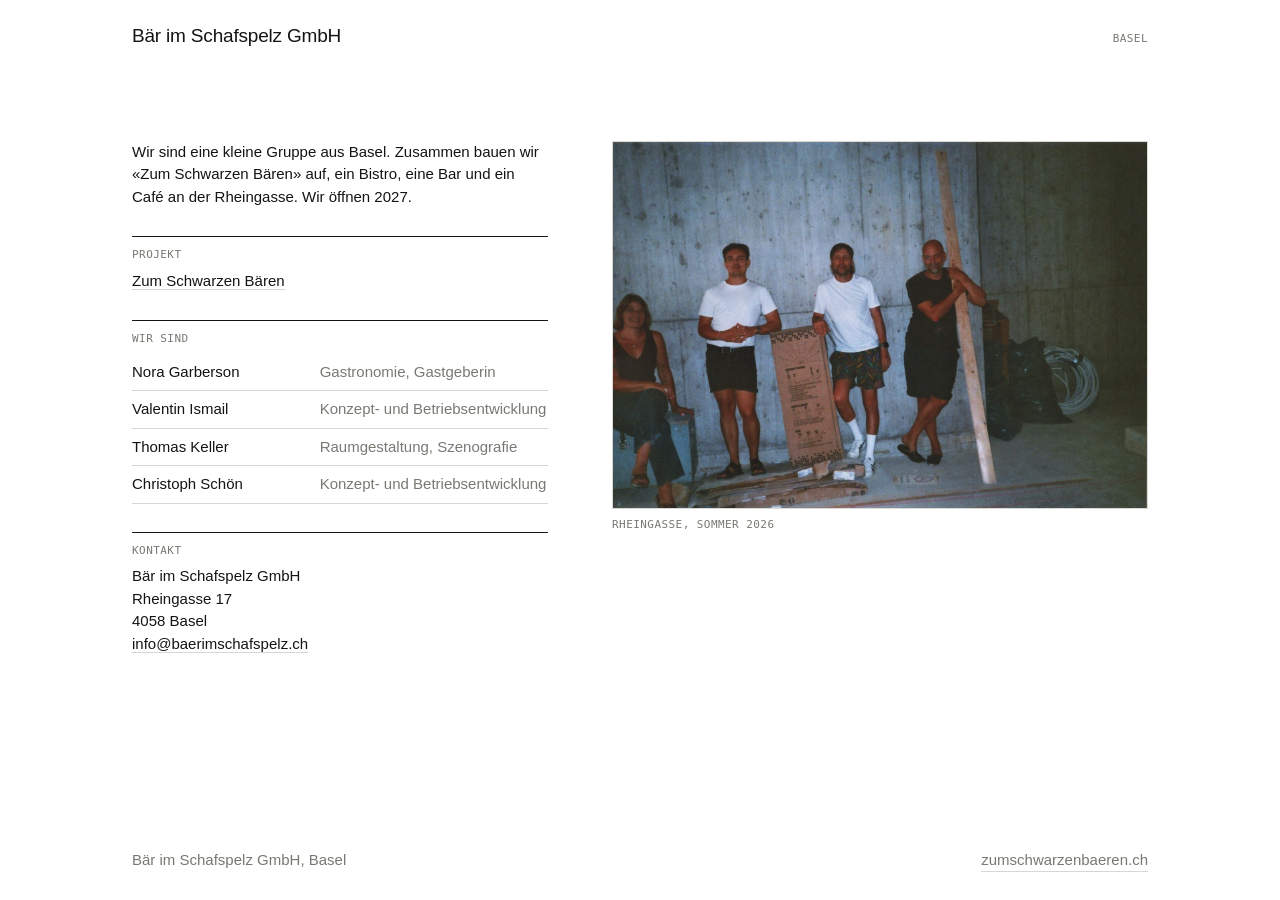
==== firma/index.html @ 9e630b91 "Hauptadresse mit www Co-Authored-By: Claude Opus 5.5 <noreply@anthropic.com> Claude-Session: https:/" ====
<!doctype html>
<html lang="de-CH">
<head>
<meta charset="utf-8">
<meta name="viewport" content="width=device-width, initial-scale=1">
<title>Bär im Schafspelz GmbH</title>
<meta name="description" content="Bär im Schafspelz GmbH, Basel. Betreiberin von Zum Schwarzen Bären an der Rheingasse.">
<link rel="icon" href="/favicon.svg" type="image/svg+xml">
<style>
  /* Schriften liegen im Ordner schrift/ der Bären-Seite */
  @font-face { font-family: "Hanken Grotesk"; font-weight: 400; font-display: swap;
    src: url("/schrift/hanken-grotesk-latin-400-normal.woff2") format("woff2"); }
  @font-face { font-family: "Hanken Grotesk"; font-weight: 500; font-display: swap;
    src: url("/schrift/hanken-grotesk-latin-500-normal.woff2") format("woff2"); }
  @font-face { font-family: "IBM Plex Mono"; font-weight: 400; font-display: swap;
    src: url("/schrift/ibm-plex-mono-latin-400-normal.woff2") format("woff2"); }

  :root {
    color-scheme: light;
    --papier: #ffffff;
    --tinte: #141414;
    --grau: #7a7872;
    --linie: #d9d7d2;
    --rand: clamp(16px, 3vw, 36px);
  }
  * { box-sizing: border-box; }
  html, body { background: var(--papier); color: var(--tinte); }
  body {
    margin: 0;
    font-family: "Hanken Grotesk", "Helvetica Neue", Arial, sans-serif;
    font-size: 15px;
    line-height: 1.5;
    -webkit-font-smoothing: antialiased;
  }
  a { color: inherit; text-decoration: none; border-bottom: 1px solid var(--linie); }
  a:hover { border-color: var(--tinte); }
  .mono {
    font-family: "IBM Plex Mono", ui-monospace, Menlo, monospace;
    font-size: 11px;
    letter-spacing: 0.04em;
    text-transform: uppercase;
    color: var(--grau);
  }

  .seite {
    max-width: 68rem;
    margin: 0 auto;
    padding: 22px var(--rand) 28px;
    min-height: 100vh;
    display: flex;
    flex-direction: column;
  }
  header {
    display: flex;
    justify-content: space-between;
    align-items: baseline;
    gap: 16px;
    flex-wrap: wrap;
  }
  .name { font-size: 19px; font-weight: 500; letter-spacing: -0.01em; margin: 0; }

  main {
    flex: 1;
    display: grid;
    grid-template-columns: minmax(0, 26rem) minmax(0, 1fr);
    gap: clamp(28px, 5vw, 80px);
    align-items: start;
    padding-block: clamp(48px, 10vh, 120px) 60px;
  }
  .text p { margin: 0 0 1em; max-width: 52ch; }

  .block { margin-top: 28px; border-top: 1px solid var(--tinte); padding-top: 10px; }
  .block h2 { margin: 0 0 6px; font-weight: 400; }
  .block p { margin: 0; }
  .zeile {
    display: grid;
    grid-template-columns: minmax(0, 1fr) minmax(0, 1.3fr);
    gap: 12px;
    padding: 7px 0;
    border-bottom: 1px solid var(--linie);
  }
  .zeile span:first-child { font-weight: 500; }
  .zeile span:last-child { color: var(--grau); }

  figure { margin: 0; }
  figure img {
    display: block;
    width: 100%;
    height: auto;
    outline: 1px solid var(--linie);
    outline-offset: -1px;
  }
  figcaption { margin-top: 8px; }

  footer {
    display: flex;
    justify-content: space-between;
    gap: 16px;
    flex-wrap: wrap;
    color: var(--grau);
  }

  @media (max-width: 720px) {
    main { grid-template-columns: 1fr; padding-top: 40px; }
    figure { order: -1; }
  }
</style>
</head>
<body>
<div class="seite">

  <header>
    <h1 class="name">Bär im Schafspelz GmbH</h1>
    <span class="mono">Basel</span>
  </header>

  <main>
    <div class="text">
      <p>Wir sind eine kleine Gruppe aus Basel. Zusammen bauen wir «Zum Schwarzen Bären» auf, ein Bistro, eine Bar und ein Café an der Rheingasse. Wir öffnen 2027.</p>

      <div class="block">
        <h2 class="mono">Projekt</h2>
        <p><a href="https://www.zumschwarzenbaeren.ch">Zum Schwarzen Bären</a></p>
      </div>

      <div class="block">
        <h2 class="mono">Wir sind</h2>
        <div class="zeile"><span>Nora Garberson</span><span>Gastronomie, Gastgeberin</span></div>
        <div class="zeile"><span>Valentin Ismail</span><span>Konzept- und Betriebsentwicklung</span></div>
        <div class="zeile"><span>Thomas Keller</span><span>Raumgestaltung, Szenografie</span></div>
        <div class="zeile"><span>Christoph Schön</span><span>Konzept- und Betriebsentwicklung</span></div>
      </div>

      <div class="block">
        <h2 class="mono">Kontakt</h2>
        <p>Bär im Schafspelz GmbH<br>
        Rheingasse 17<br>
        4058 Basel<br>
        <a href="mailto:info@baerimschafspelz.ch">info@baerimschafspelz.ch</a></p>
      </div>
    </div>

    <figure>
      <img src="/bilder/prozess/01.jpg" alt="Das Team im Rohbau an der Rheingasse" width="1600" height="1099">
      <figcaption class="mono">Rheingasse, Sommer 2026</figcaption>
    </figure>
  </main>

  <footer>
    <span>Bär im Schafspelz GmbH, Basel</span>
    <a href="https://www.zumschwarzenbaeren.ch">zumschwarzenbaeren.ch</a>
  </footer>

</div>
</body>
</html>
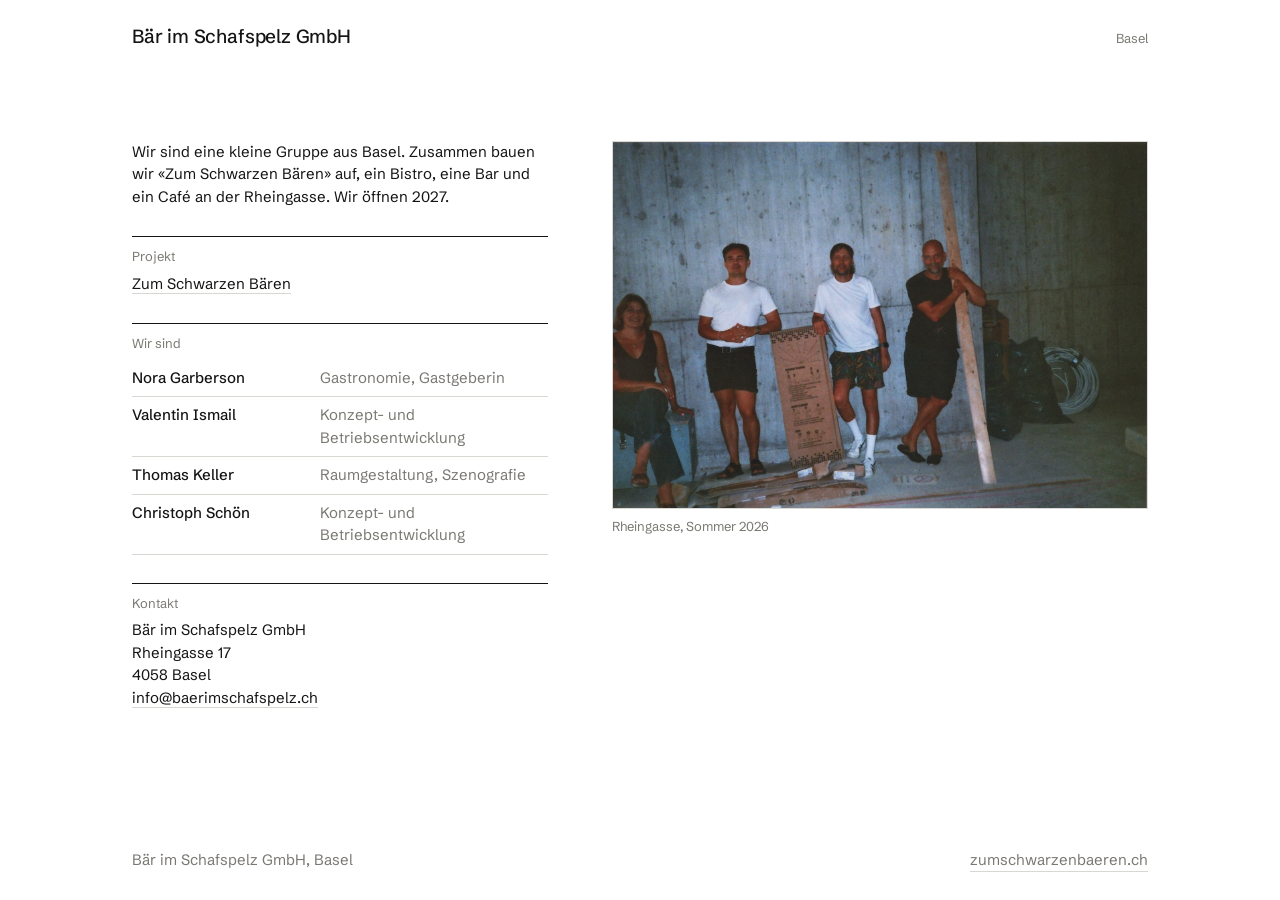
==== commit 069100ad: "Schrift: Schibsted Grotesk statt Hanken Grotesk und IBM Plex Mono Co-Authored-By: Claude Opus 5.5 <n" ====
--- a/firma/index.html
+++ b/firma/index.html
@@ -8,12 +8,10 @@
 <link rel="icon" href="/favicon.svg" type="image/svg+xml">
 <style>
   /* Schriften liegen im Ordner schrift/ der Bären-Seite */
-  @font-face { font-family: "Hanken Grotesk"; font-weight: 400; font-display: swap;
-    src: url("/schrift/hanken-grotesk-latin-400-normal.woff2") format("woff2"); }
-  @font-face { font-family: "Hanken Grotesk"; font-weight: 500; font-display: swap;
-    src: url("/schrift/hanken-grotesk-latin-500-normal.woff2") format("woff2"); }
-  @font-face { font-family: "IBM Plex Mono"; font-weight: 400; font-display: swap;
-    src: url("/schrift/ibm-plex-mono-latin-400-normal.woff2") format("woff2"); }
+  @font-face { font-family: "Schibsted Grotesk"; font-weight: 400; font-display: swap;
+    src: url("/schrift/schibsted-grotesk-latin-400-normal.woff2") format("woff2"); }
+  @font-face { font-family: "Schibsted Grotesk"; font-weight: 500; font-display: swap;
+    src: url("/schrift/schibsted-grotesk-latin-500-normal.woff2") format("woff2"); }
 
   :root {
     color-scheme: light;
@@ -27,7 +25,7 @@
   html, body { background: var(--papier); color: var(--tinte); }
   body {
     margin: 0;
-    font-family: "Hanken Grotesk", "Helvetica Neue", Arial, sans-serif;
+    font-family: "Schibsted Grotesk", "Helvetica Neue", Arial, sans-serif;
     font-size: 15px;
     line-height: 1.5;
     -webkit-font-smoothing: antialiased;
@@ -35,10 +33,7 @@
   a { color: inherit; text-decoration: none; border-bottom: 1px solid var(--linie); }
   a:hover { border-color: var(--tinte); }
   .mono {
-    font-family: "IBM Plex Mono", ui-monospace, Menlo, monospace;
-    font-size: 11px;
-    letter-spacing: 0.04em;
-    text-transform: uppercase;
+    font-size: 13px;
     color: var(--grau);
   }
 
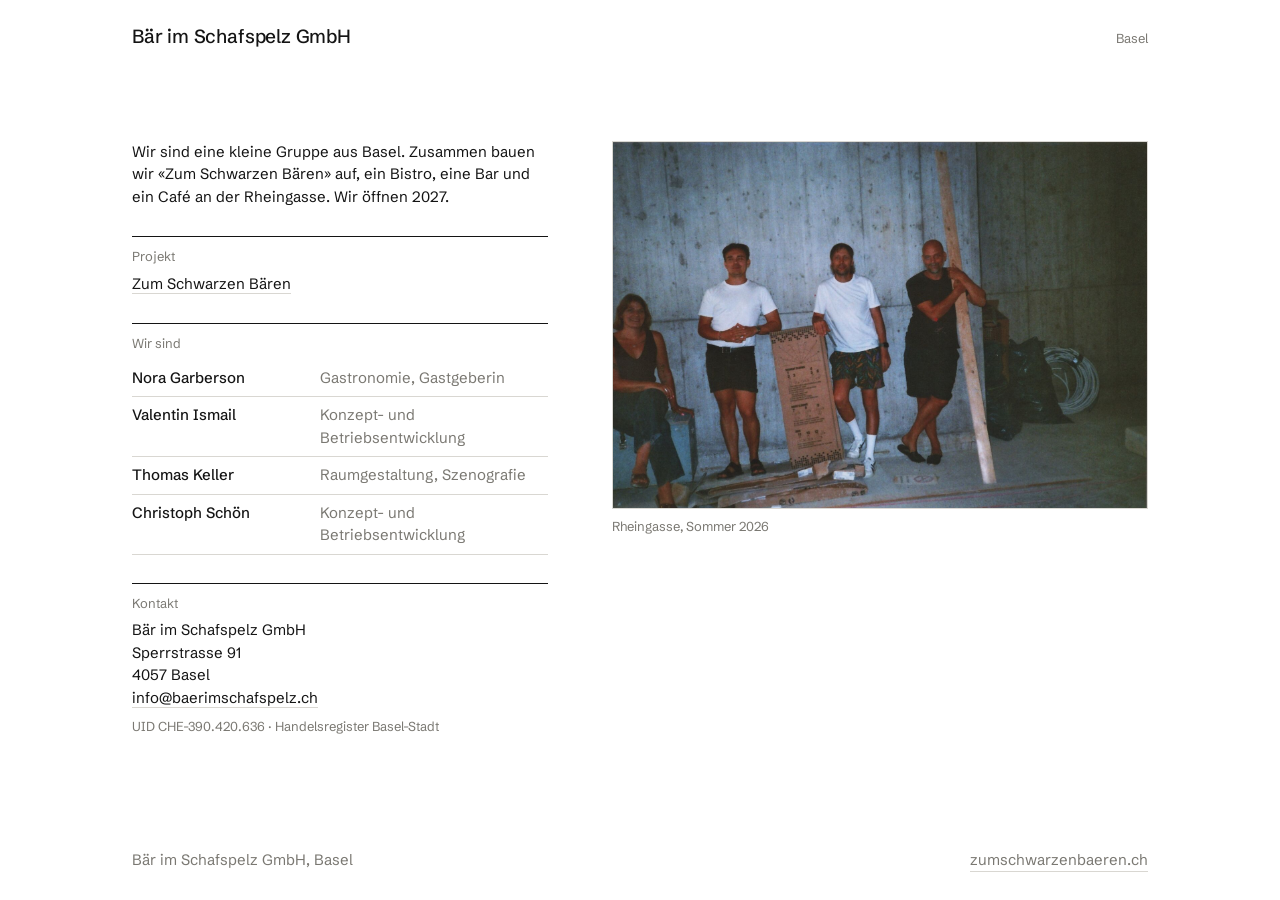
==== commit da9127b6: "Impressum & Datenschutz, Firmenadresse und UID Co-Authored-By: Claude Opus 5.5 <noreply@anthropic.co" ====
--- a/firma/index.html
+++ b/firma/index.html
@@ -129,9 +129,10 @@
       <div class="block">
         <h2 class="mono">Kontakt</h2>
         <p>Bär im Schafspelz GmbH<br>
-        Rheingasse 17<br>
-        4058 Basel<br>
+        Sperrstrasse 91<br>
+        4057 Basel<br>
         <a href="mailto:info@baerimschafspelz.ch">info@baerimschafspelz.ch</a></p>
+        <p class="mono" style="margin-top:8px">UID CHE-390.420.636 · Handelsregister Basel-Stadt</p>
       </div>
     </div>
 
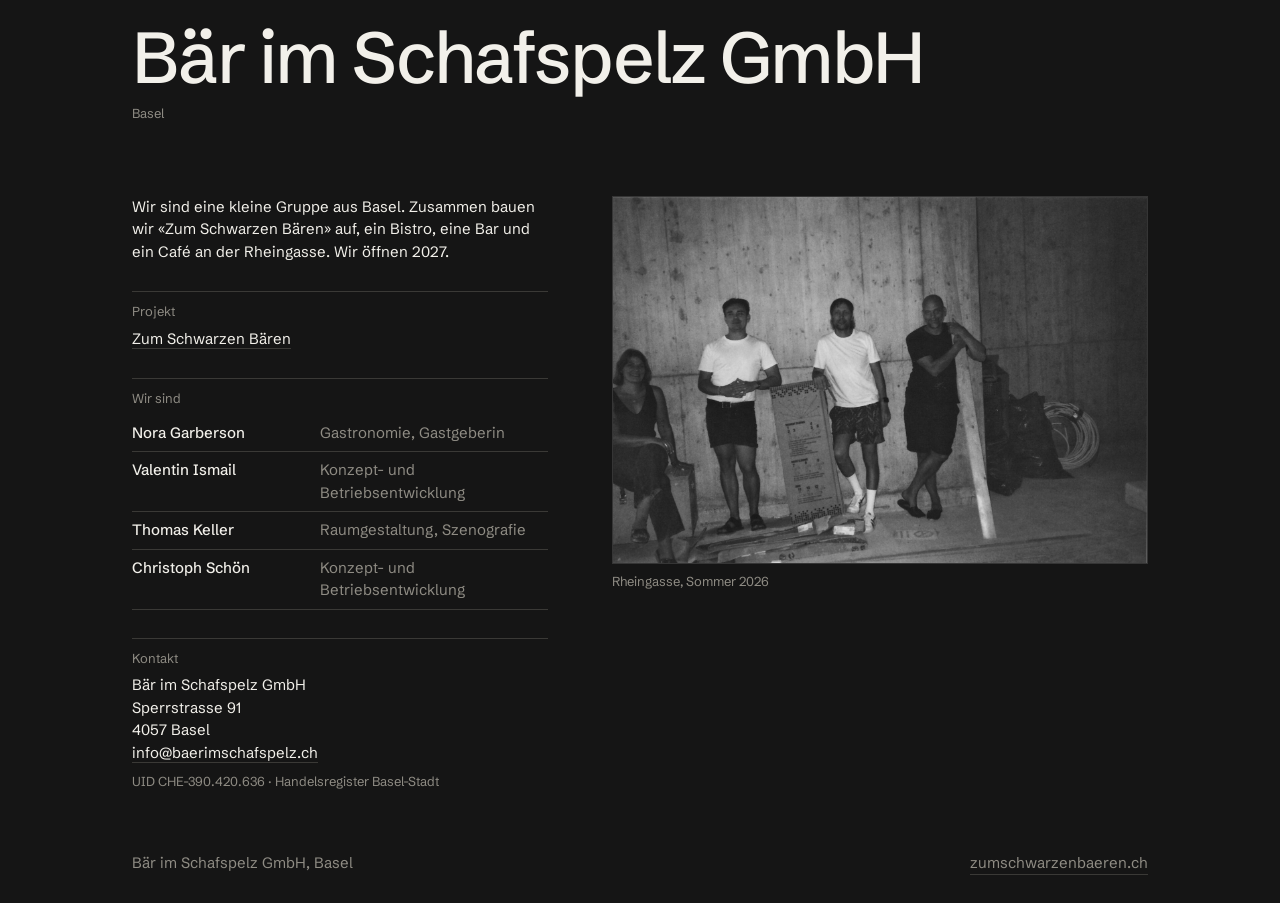
==== commit 3157750c: "Firmenseite: dunkle Gestaltung Co-Authored-By: Claude Opus 5.5 <noreply@anthropic.com> Claude-Sessio" ====
--- a/firma/index.html
+++ b/firma/index.html
@@ -3,6 +3,7 @@
 <head>
 <meta charset="utf-8">
 <meta name="viewport" content="width=device-width, initial-scale=1">
+<meta name="theme-color" content="#151515">
 <title>Bär im Schafspelz GmbH</title>
 <meta name="description" content="Bär im Schafspelz GmbH, Basel. Betreiberin von Zum Schwarzen Bären an der Rheingasse.">
 <link rel="icon" href="/favicon.svg" type="image/svg+xml">
@@ -13,12 +14,13 @@
   @font-face { font-family: "Schibsted Grotesk"; font-weight: 500; font-display: swap;
     src: url("/schrift/schibsted-grotesk-latin-500-normal.woff2") format("woff2"); }
 
+  /* Firma: dunkel, damit sie sich vom hellen Bären abhebt */
   :root {
-    color-scheme: light;
-    --papier: #ffffff;
-    --tinte: #141414;
-    --grau: #7a7872;
-    --linie: #d9d7d2;
+    color-scheme: dark;
+    --papier: #151515;
+    --tinte: #f2f0ea;
+    --grau: #8f8c84;
+    --linie: #3a3936;
     --rand: clamp(16px, 3vw, 36px);
   }
   * { box-sizing: border-box; }
@@ -47,12 +49,10 @@
   }
   header {
     display: flex;
-    justify-content: space-between;
-    align-items: baseline;
-    gap: 16px;
-    flex-wrap: wrap;
+    flex-direction: column;
+    gap: 10px;
   }
-  .name { font-size: 19px; font-weight: 500; letter-spacing: -0.01em; margin: 0; }
+  .name { font-size: clamp(34px, 6vw, 72px); font-weight: 500; letter-spacing: -0.03em; line-height: 1; margin: 0; }
 
   main {
     flex: 1;
@@ -60,11 +60,11 @@
     grid-template-columns: minmax(0, 26rem) minmax(0, 1fr);
     gap: clamp(28px, 5vw, 80px);
     align-items: start;
-    padding-block: clamp(48px, 10vh, 120px) 60px;
+    padding-block: clamp(40px, 8vh, 90px) 60px;
   }
   .text p { margin: 0 0 1em; max-width: 52ch; }
 
-  .block { margin-top: 28px; border-top: 1px solid var(--tinte); padding-top: 10px; }
+  .block { margin-top: 28px; border-top: 1px solid var(--linie); padding-top: 10px; }
   .block h2 { margin: 0 0 6px; font-weight: 400; }
   .block p { margin: 0; }
   .zeile {
@@ -84,6 +84,7 @@
     height: auto;
     outline: 1px solid var(--linie);
     outline-offset: -1px;
+    filter: grayscale(1) contrast(1.05);
   }
   figcaption { margin-top: 8px; }
 
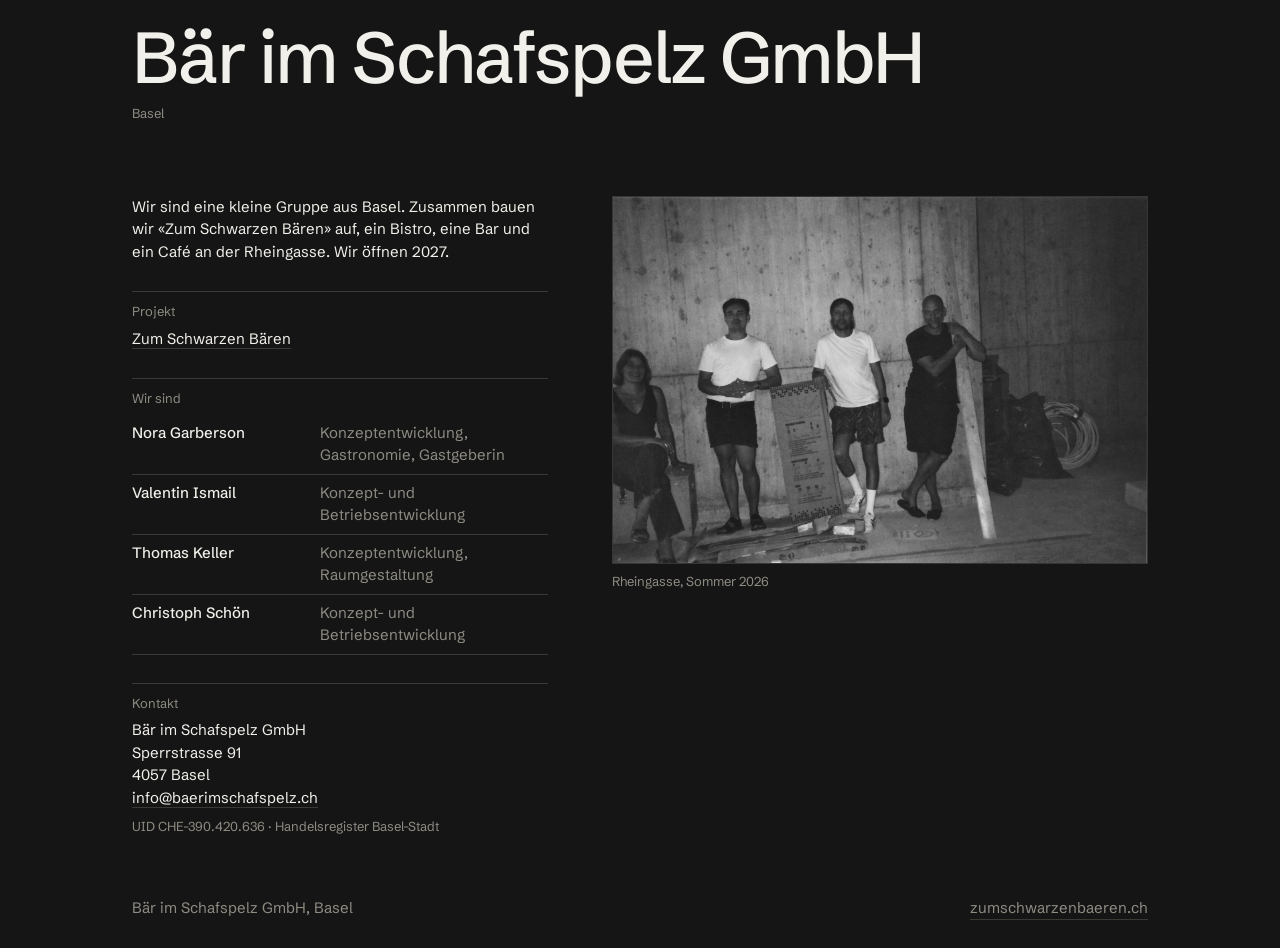
==== commit 6549c691: "Team: Rollen angepasst Co-Authored-By: Claude Opus 5.5 <noreply@anthropic.com> Claude-Session: https" ====
--- a/firma/index.html
+++ b/firma/index.html
@@ -121,9 +121,9 @@
 
       <div class="block">
         <h2 class="mono">Wir sind</h2>
-        <div class="zeile"><span>Nora Garberson</span><span>Gastronomie, Gastgeberin</span></div>
+        <div class="zeile"><span>Nora Garberson</span><span>Konzeptentwicklung, Gastronomie, Gastgeberin</span></div>
         <div class="zeile"><span>Valentin Ismail</span><span>Konzept- und Betriebsentwicklung</span></div>
-        <div class="zeile"><span>Thomas Keller</span><span>Raumgestaltung, Szenografie</span></div>
+        <div class="zeile"><span>Thomas Keller</span><span>Konzeptentwicklung, Raumgestaltung</span></div>
         <div class="zeile"><span>Christoph Schön</span><span>Konzept- und Betriebsentwicklung</span></div>
       </div>
 
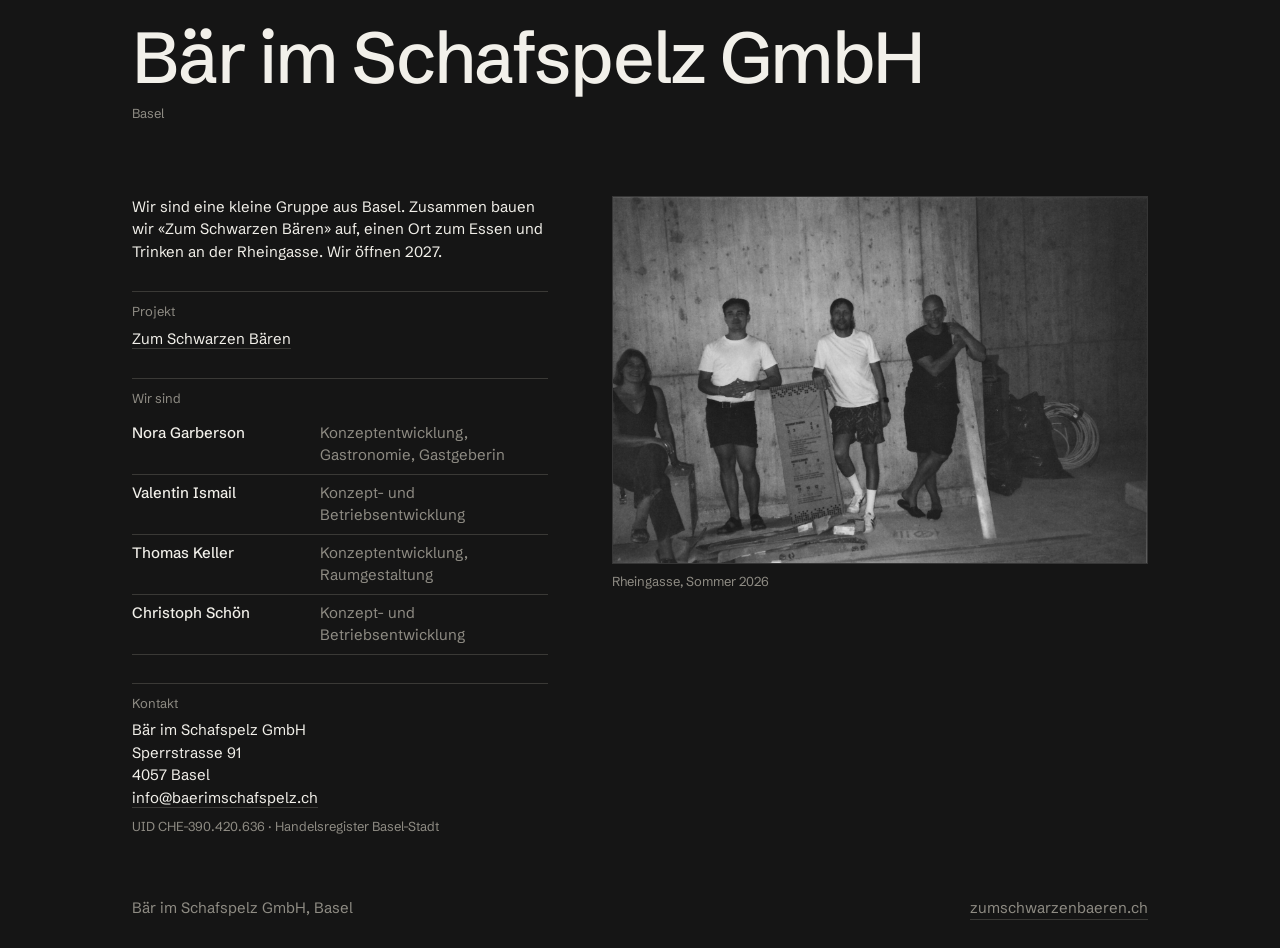
==== commit dfc5ff47: "Beschriftung vorerst: Essen · Trinken Co-Authored-By: Claude Opus 5.5 <noreply@anthropic.com> Claude" ====
--- a/firma/index.html
+++ b/firma/index.html
@@ -112,7 +112,7 @@
 
   <main>
     <div class="text">
-      <p>Wir sind eine kleine Gruppe aus Basel. Zusammen bauen wir «Zum Schwarzen Bären» auf, ein Bistro, eine Bar und ein Café an der Rheingasse. Wir öffnen 2027.</p>
+      <p>Wir sind eine kleine Gruppe aus Basel. Zusammen bauen wir «Zum Schwarzen Bären» auf, einen Ort zum Essen und Trinken an der Rheingasse. Wir öffnen 2027.</p>
 
       <div class="block">
         <h2 class="mono">Projekt</h2>
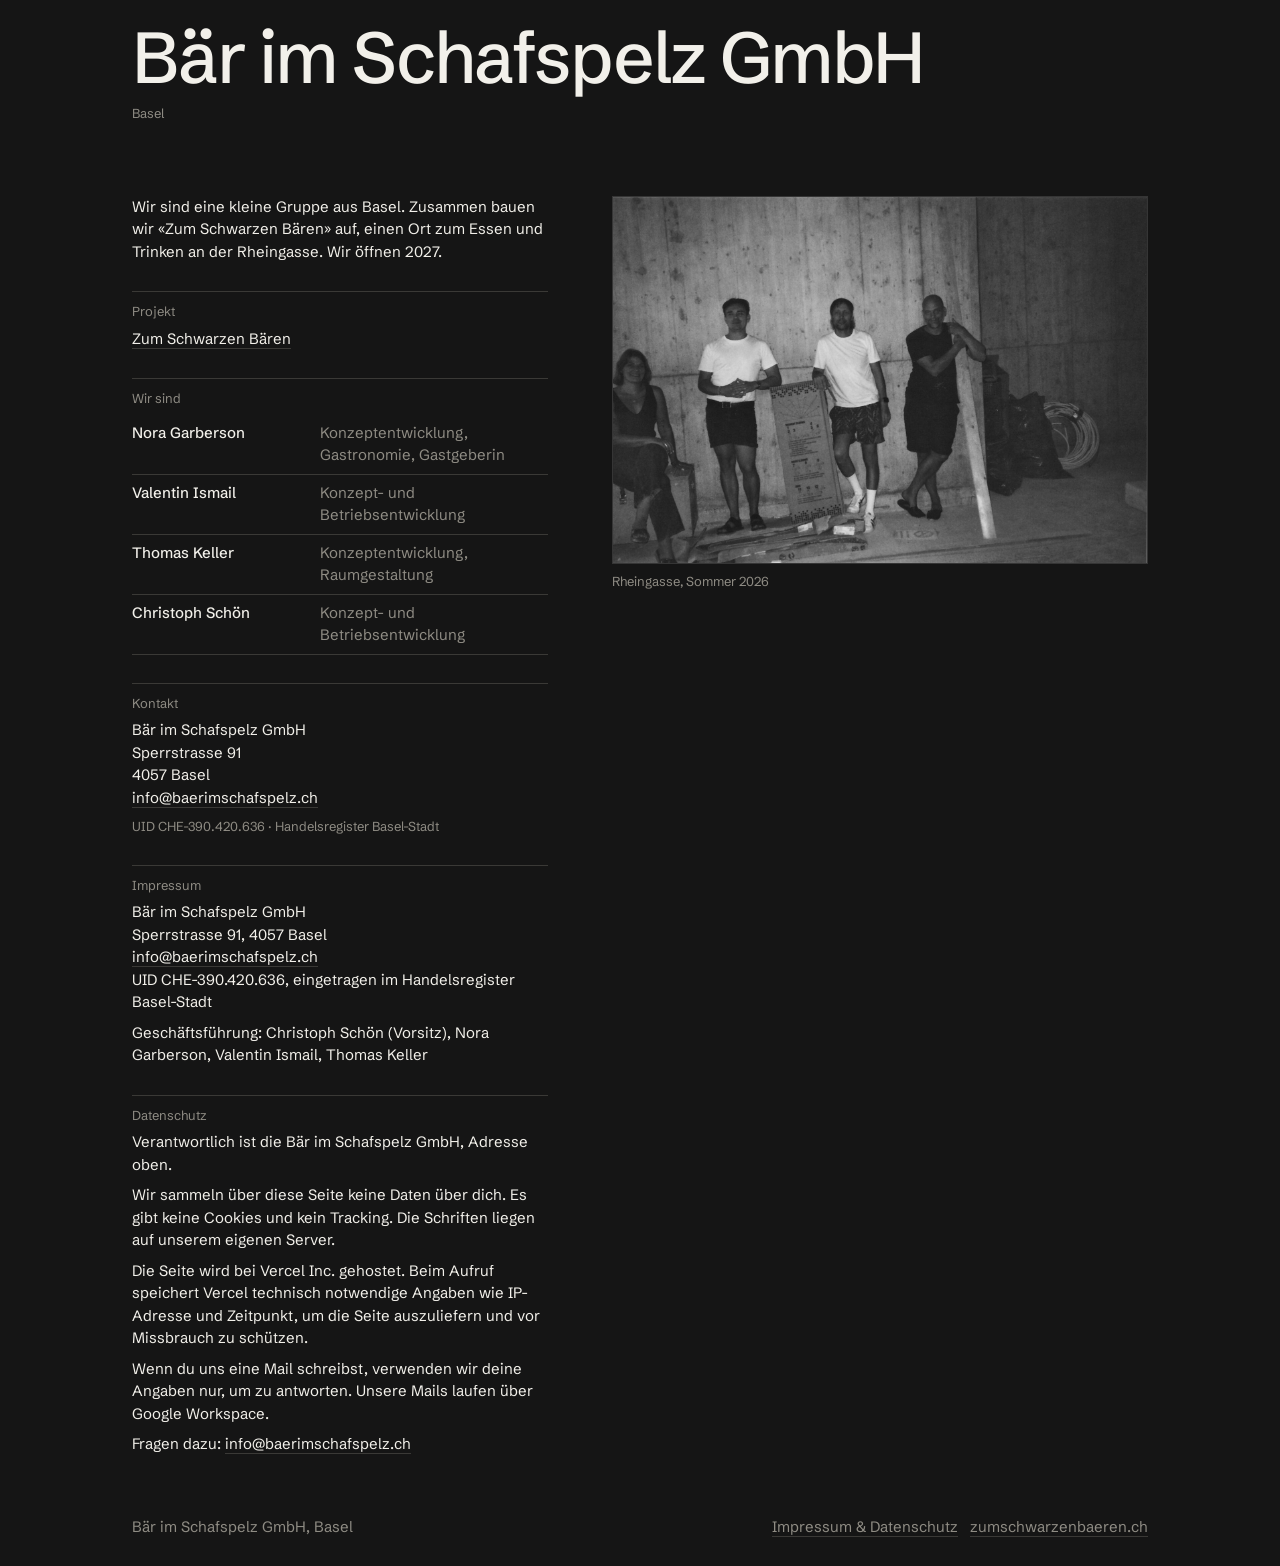
==== commit 6fd6b791: "Firmenseite: Impressum und Datenschutz Co-Authored-By: Claude Opus 5.5 <noreply@anthropic.com> Claud" ====
--- a/firma/index.html
+++ b/firma/index.html
@@ -135,6 +135,24 @@
         <a href="mailto:info@baerimschafspelz.ch">info@baerimschafspelz.ch</a></p>
         <p class="mono" style="margin-top:8px">UID CHE-390.420.636 · Handelsregister Basel-Stadt</p>
       </div>
+
+      <div class="block" id="impressum">
+        <h2 class="mono">Impressum</h2>
+        <p>Bär im Schafspelz GmbH<br>
+        Sperrstrasse 91, 4057 Basel<br>
+        <a href="mailto:info@baerimschafspelz.ch">info@baerimschafspelz.ch</a><br>
+        UID CHE-390.420.636, eingetragen im Handelsregister Basel-Stadt</p>
+        <p style="margin-top:8px">Geschäftsführung: Christoph Schön (Vorsitz), Nora Garberson, Valentin Ismail, Thomas Keller</p>
+      </div>
+
+      <div class="block" id="datenschutz">
+        <h2 class="mono">Datenschutz</h2>
+        <p>Verantwortlich ist die Bär im Schafspelz GmbH, Adresse oben.</p>
+        <p style="margin-top:8px">Wir sammeln über diese Seite keine Daten über dich. Es gibt keine Cookies und kein Tracking. Die Schriften liegen auf unserem eigenen Server.</p>
+        <p style="margin-top:8px">Die Seite wird bei Vercel Inc. gehostet. Beim Aufruf speichert Vercel technisch notwendige Angaben wie IP-Adresse und Zeitpunkt, um die Seite auszuliefern und vor Missbrauch zu schützen.</p>
+        <p style="margin-top:8px">Wenn du uns eine Mail schreibst, verwenden wir deine Angaben nur, um zu antworten. Unsere Mails laufen über Google Workspace.</p>
+        <p style="margin-top:8px">Fragen dazu: <a href="mailto:info@baerimschafspelz.ch">info@baerimschafspelz.ch</a></p>
+      </div>
     </div>
 
     <figure>
@@ -145,7 +163,7 @@
 
   <footer>
     <span>Bär im Schafspelz GmbH, Basel</span>
-    <a href="https://www.zumschwarzenbaeren.ch">zumschwarzenbaeren.ch</a>
+    <span class="fuss-links"><a href="#impressum">Impressum &amp; Datenschutz</a> &nbsp; <a href="https://www.zumschwarzenbaeren.ch">zumschwarzenbaeren.ch</a></span>
   </footer>
 
 </div>
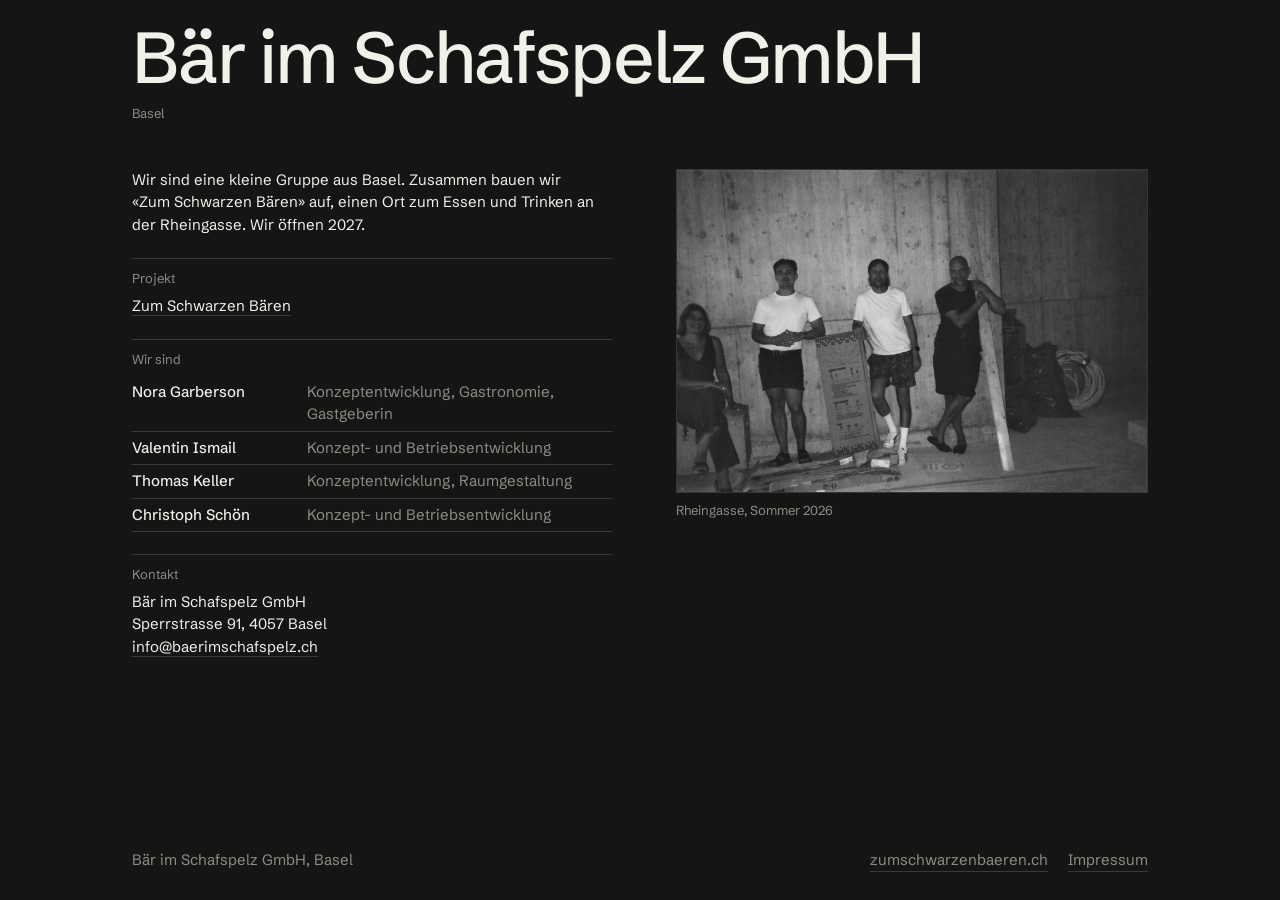
==== commit f254a460: "Firmenseite: Impressum & Datenschutz über Link unten rechts, Seite passt auf einen Bildschirm Co-Aut" ====
--- a/firma/index.html
+++ b/firma/index.html
@@ -57,21 +57,21 @@
   main {
     flex: 1;
     display: grid;
-    grid-template-columns: minmax(0, 26rem) minmax(0, 1fr);
+    grid-template-columns: minmax(0, 30rem) minmax(0, 1fr);
     gap: clamp(28px, 5vw, 80px);
     align-items: start;
-    padding-block: clamp(40px, 8vh, 90px) 60px;
+    padding-block: clamp(24px, 5vh, 64px) 16px;
   }
   .text p { margin: 0 0 1em; max-width: 52ch; }
 
-  .block { margin-top: 28px; border-top: 1px solid var(--linie); padding-top: 10px; }
+  .block { margin-top: 22px; border-top: 1px solid var(--linie); padding-top: 10px; }
   .block h2 { margin: 0 0 6px; font-weight: 400; }
   .block p { margin: 0; }
   .zeile {
     display: grid;
-    grid-template-columns: minmax(0, 1fr) minmax(0, 1.3fr);
+    grid-template-columns: minmax(0, 0.8fr) minmax(0, 1.5fr);
     gap: 12px;
-    padding: 7px 0;
+    padding: 5px 0;
     border-bottom: 1px solid var(--linie);
   }
   .zeile span:first-child { font-weight: 500; }
@@ -95,6 +95,24 @@
     flex-wrap: wrap;
     color: var(--grau);
   }
+
+  .fuss-links { display: flex; gap: 20px; flex-wrap: wrap; }
+
+  /* Impressum & Datenschutz als eigene Ebene, nur sichtbar über #impressum */
+  .recht { display: none; }
+  .recht:target {
+    display: block;
+    position: fixed;
+    inset: 0;
+    overflow-y: auto;
+    background: var(--papier);
+    z-index: 10;
+  }
+  .recht .seite { min-height: 0; }
+  .recht-kopf { flex-direction: row; justify-content: space-between; align-items: baseline; gap: 16px; }
+  .recht-kopf .name { font-size: clamp(28px, 4vw, 48px); }
+  .recht-text { padding-block: clamp(28px, 6vh, 60px) 40px; max-width: 40rem; }
+  .recht-text .block:first-child { margin-top: 0; }
 
   @media (max-width: 720px) {
     main { grid-template-columns: 1fr; padding-top: 40px; }
@@ -130,29 +148,10 @@
       <div class="block">
         <h2 class="mono">Kontakt</h2>
         <p>Bär im Schafspelz GmbH<br>
-        Sperrstrasse 91<br>
-        4057 Basel<br>
+        Sperrstrasse 91, 4057 Basel<br>
         <a href="mailto:info@baerimschafspelz.ch">info@baerimschafspelz.ch</a></p>
-        <p class="mono" style="margin-top:8px">UID CHE-390.420.636 · Handelsregister Basel-Stadt</p>
       </div>
 
-      <div class="block" id="impressum">
-        <h2 class="mono">Impressum</h2>
-        <p>Bär im Schafspelz GmbH<br>
-        Sperrstrasse 91, 4057 Basel<br>
-        <a href="mailto:info@baerimschafspelz.ch">info@baerimschafspelz.ch</a><br>
-        UID CHE-390.420.636, eingetragen im Handelsregister Basel-Stadt</p>
-        <p style="margin-top:8px">Geschäftsführung: Christoph Schön (Vorsitz), Nora Garberson, Valentin Ismail, Thomas Keller</p>
-      </div>
-
-      <div class="block" id="datenschutz">
-        <h2 class="mono">Datenschutz</h2>
-        <p>Verantwortlich ist die Bär im Schafspelz GmbH, Adresse oben.</p>
-        <p style="margin-top:8px">Wir sammeln über diese Seite keine Daten über dich. Es gibt keine Cookies und kein Tracking. Die Schriften liegen auf unserem eigenen Server.</p>
-        <p style="margin-top:8px">Die Seite wird bei Vercel Inc. gehostet. Beim Aufruf speichert Vercel technisch notwendige Angaben wie IP-Adresse und Zeitpunkt, um die Seite auszuliefern und vor Missbrauch zu schützen.</p>
-        <p style="margin-top:8px">Wenn du uns eine Mail schreibst, verwenden wir deine Angaben nur, um zu antworten. Unsere Mails laufen über Google Workspace.</p>
-        <p style="margin-top:8px">Fragen dazu: <a href="mailto:info@baerimschafspelz.ch">info@baerimschafspelz.ch</a></p>
-      </div>
     </div>
 
     <figure>
@@ -163,9 +162,38 @@
 
   <footer>
     <span>Bär im Schafspelz GmbH, Basel</span>
-    <span class="fuss-links"><a href="#impressum">Impressum &amp; Datenschutz</a> &nbsp; <a href="https://www.zumschwarzenbaeren.ch">zumschwarzenbaeren.ch</a></span>
+    <span class="fuss-links"><a href="https://www.zumschwarzenbaeren.ch">zumschwarzenbaeren.ch</a><a href="#impressum">Impressum</a></span>
   </footer>
 
 </div>
+
+<!-- Impressum & Datenschutz: öffnet sich über den Link unten rechts (#impressum), ohne JavaScript -->
+<section class="recht" id="impressum" aria-label="Impressum und Datenschutz">
+  <div class="seite">
+    <header class="recht-kopf">
+      <h1 class="name">Impressum &amp; Datenschutz</h1>
+      <a class="mono" href="#">Zurück</a>
+    </header>
+    <div class="text recht-text">
+      <div class="block">
+        <h2 class="mono">Impressum</h2>
+        <p>Bär im Schafspelz GmbH<br>
+        Sperrstrasse 91, 4057 Basel<br>
+        <a href="mailto:info@baerimschafspelz.ch">info@baerimschafspelz.ch</a><br>
+        UID CHE-390.420.636, eingetragen im Handelsregister Basel-Stadt</p>
+        <p style="margin-top:8px">Geschäftsführung: Christoph Schön (Vorsitz), Nora Garberson, Valentin Ismail, Thomas Keller</p>
+      </div>
+
+      <div class="block">
+        <h2 class="mono">Datenschutz</h2>
+        <p>Verantwortlich ist die Bär im Schafspelz GmbH, Adresse oben.</p>
+        <p style="margin-top:8px">Wir sammeln über diese Seite keine Daten über dich. Es gibt keine Cookies und kein Tracking. Die Schriften liegen auf unserem eigenen Server.</p>
+        <p style="margin-top:8px">Die Seite wird bei Vercel Inc. gehostet. Beim Aufruf speichert Vercel technisch notwendige Angaben wie IP-Adresse und Zeitpunkt, um die Seite auszuliefern und vor Missbrauch zu schützen.</p>
+        <p style="margin-top:8px">Wenn du uns eine Mail schreibst, verwenden wir deine Angaben nur, um zu antworten. Unsere Mails laufen über Google Workspace.</p>
+        <p style="margin-top:8px">Fragen dazu: <a href="mailto:info@baerimschafspelz.ch">info@baerimschafspelz.ch</a></p>
+      </div>
+    </div>
+  </div>
+</section>
 </body>
 </html>
